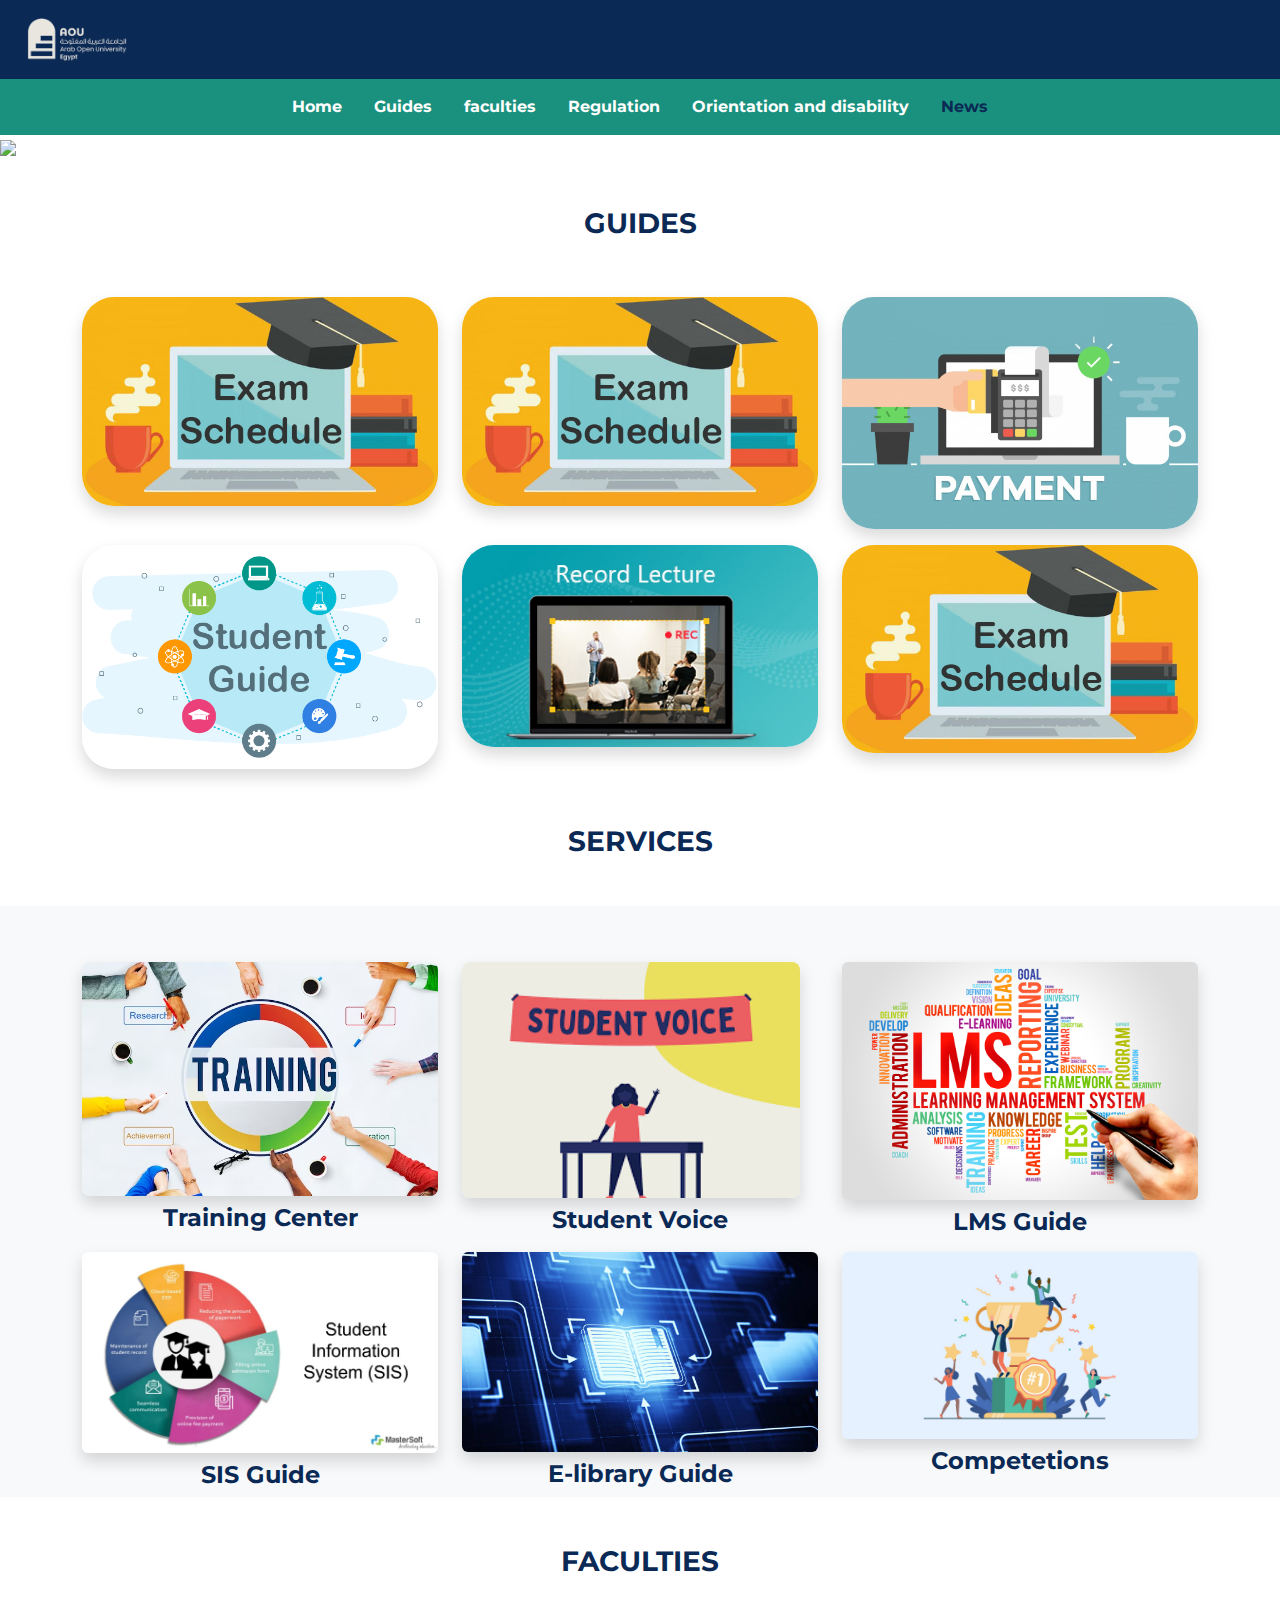
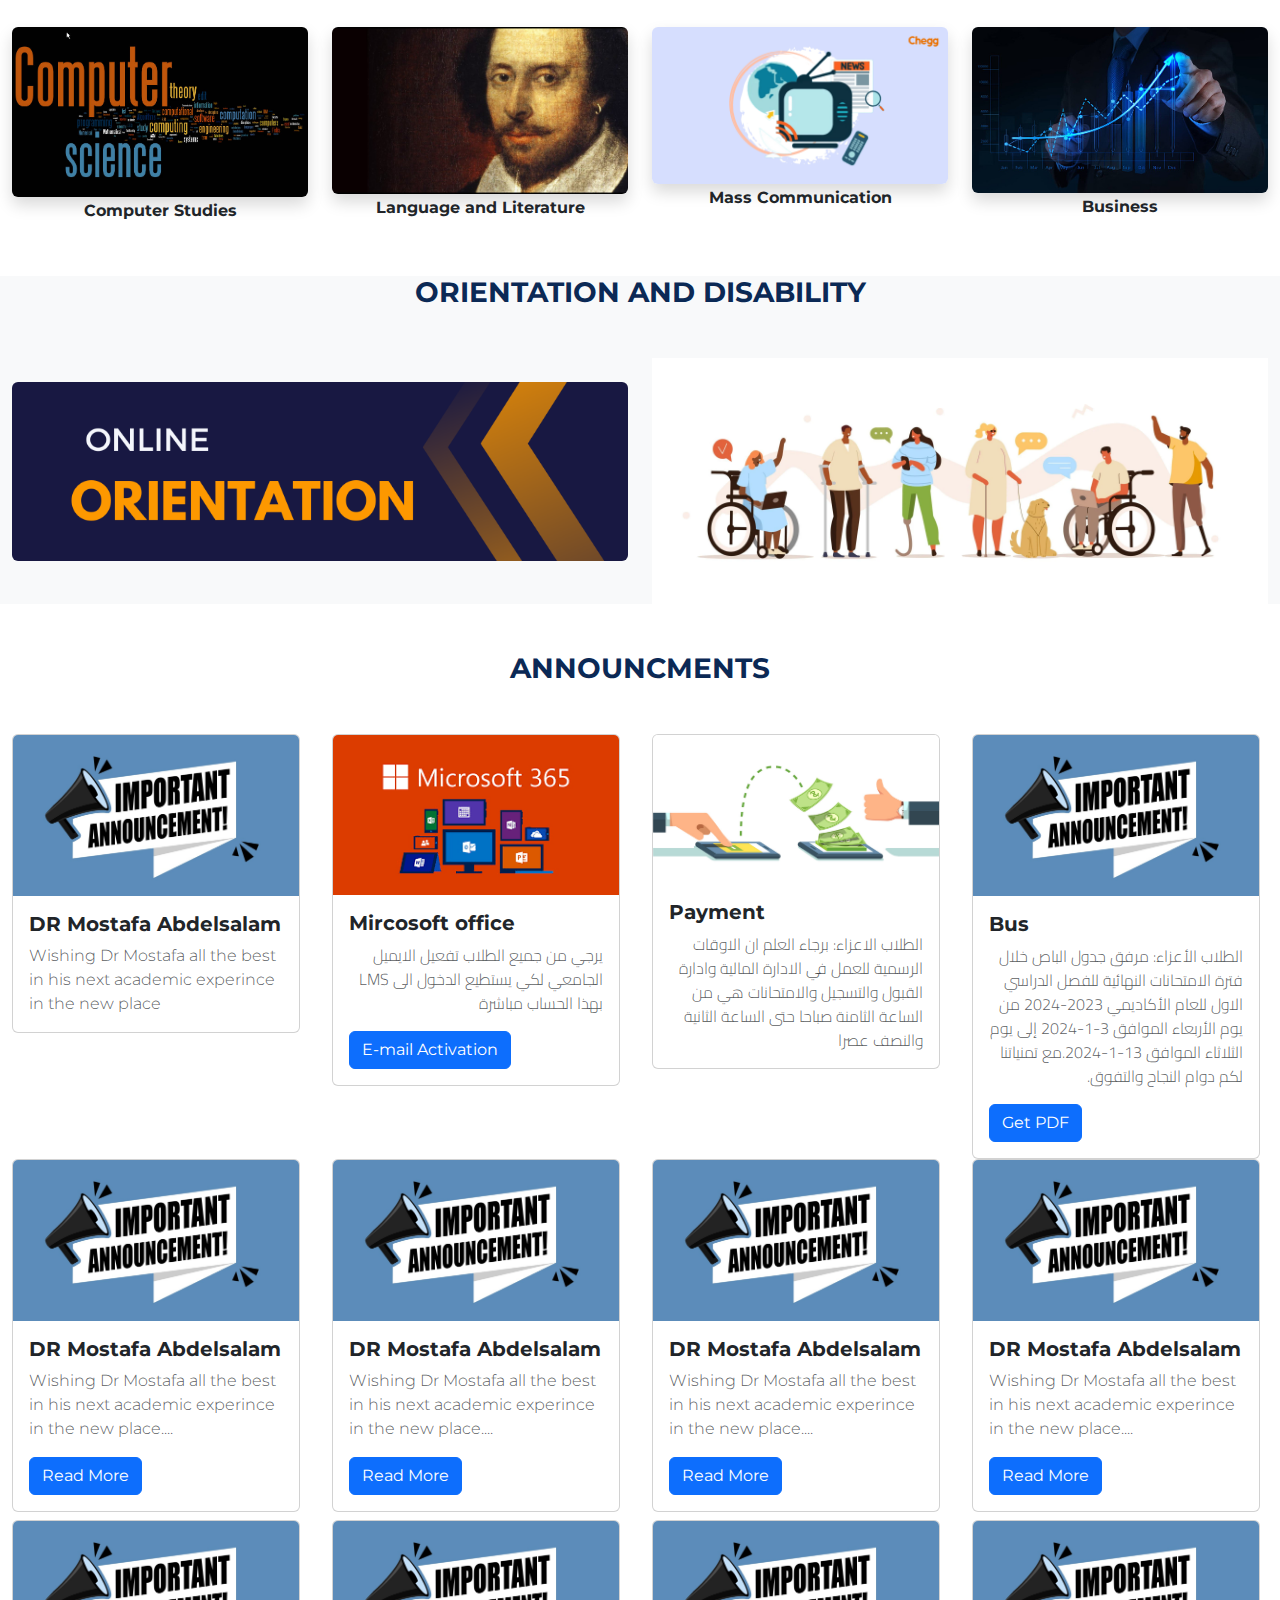
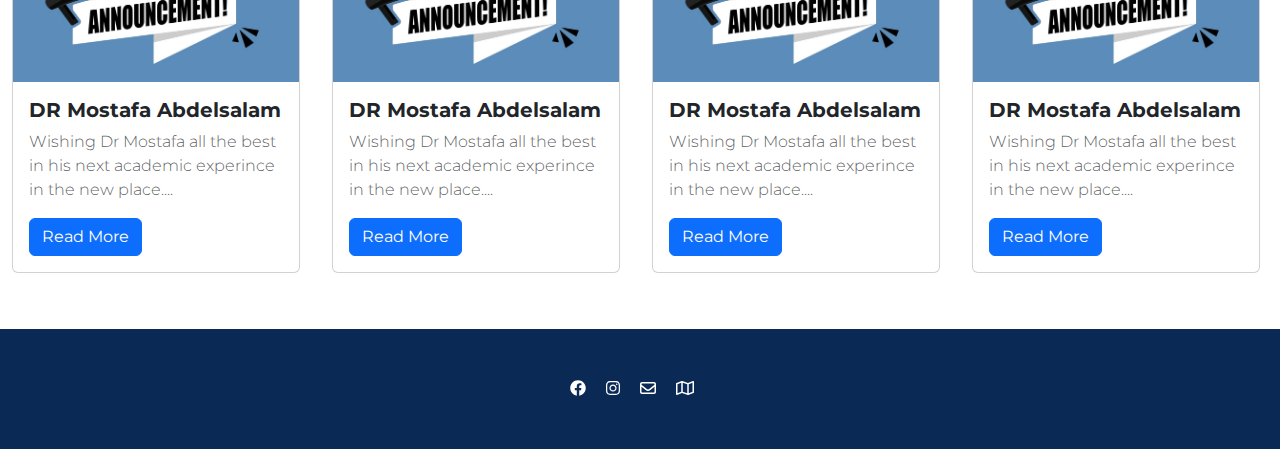
==== index.html @ 975403e9 "initial commit" ====
<!DOCTYPE html>
<html lang="en" dir="ltr" >
    <head>
        <link href="css/bootstrap.min.css" rel="stylesheet">
        <link href="css/all.min.css" rel="stylesheet">
        <link href="css/index-style.css" rel="stylesheet">
        <meta name="viewport" content="width=device-width, initial-scale=1.0">
    </head>
    <body>

      <section id="Navbar">
        <nav class="navbar navbar-expand-lg">
            <div class="container-fluid ">
              
              <img src="Assets/logo-footer (1).png" class="logo">
             
              
               
          </div>
        </nav>
            
        </section>
       

          <ul class="nav justify-content-center  fw-bolder p-2">
           
            
            <li class="nav-item  ">
              <a class="nav-link active text-white" aria-current="page" href="#"> Home</a>
            </li>
            <li class="nav-item  ">
              <a class="nav-link text-white" href="#">Guides</a>
            </li>
            <li class="nav-item  ">
              <a class="nav-link text-white" href="#">faculties</a>
            </li>
            <li class="nav-item  ">
              <a class="nav-link text-white" >Regulation</a>
            </li>
            <li class="nav-item  ">
                <a class="nav-link  text-white" aria-current="page" href="#">Orientation
                  and disability</a>
              </li>
              <li class="nav-item  ">
                <a class="nav-link new " href="#">News</a>
              </li>
             
              
          </ul>

          <!-- =============== -->
          <section>
            <img src="Assets/v2-01.gif" class="w-100 ">
          </section>
          
          

          <!-- guides -->
          <section class="my-5 Guides" id="Guides">
            <h3 class="text-center  fw-bolder my-5 new">GUIDES</h3>
            <div class="container">
                <div class="row">
                    <div class="col-lg-4 col-md-6 col-sm-12 my-2" >
                    <div>
                        <img src="Assets/exam Schedule (1).png" class="w-100 shadow rounded-5">
                    </div>

                    </div>
                    <div class="col-lg-4 col-md-6 col-sm-12 my-2" >
                        <div>
                            <img src="Assets/exam Schedule (1).png" class="w-100 shadow rounded-5">
                        </div>
    
                        </div>
                        <div class="col-lg-4 col-md-6 col-sm-12 my-2" >
                            <div>
                                <img src="Assets/online payment.png" class="w-100 shadow rounded-5">
                            </div>
        
                            </div>
                            <div class="col-lg-4 col-md-6 col-sm-12 my-2" >
                                <div>
                                    <img src="Assets/Student Guide (2).png" class="w-100 shadow rounded-5 ">
                                </div>
            
                                </div>
                                <div class="col-lg-4 col-md-6 col-sm-12 my-2" >
                                    <div class="rounded-2">
                                        <img src="Assets/record-lectures-s-1200x681 (1).jpg" class="w-100 rounded-5 shadow">
                                    </div>
                
                                    </div>
                                    <div class="col-lg-4 col-md-6 col-sm-12 my-2" >
                                        <div>
                                            <img src="Assets/exam Schedule (1).png" class="w-100 shadow rounded-5">
                                        </div>
                    
                                        </div>

                </div>
            </div>



          </section>

          <!-- categories -->
          <h3 class="text-center new my-5 fw-bold">SERVICES</h3>
          <section class="bg-body-tertiary my-3 services " id="services">
           
            <div class="container">
                <div class="row">
                    <div class="col-lg-4 col-md-6 col-sm-12 mt-5">
                        <div>
                            <img src="Assets/development-knowledge-study-education-concept_53876-144838.avif" class="w-100 my-2 rounded-3 shadow">
                            <h2 class="m-auto fw-bold text-center fs-4 new">Training Center</h2>
                        </div>
                    </div>
                    <div class="col-lg-4 col-md-6 col-sm-12 mt-5">
                        <div>
                            <img src="Assets/download.png" class="pic my-2 rounded-3 shadow">
                            <h2 class="text-center fw-bold fs-4 new">Student Voice</h2>
                        </div>
                    </div>
                    <div class="col-lg-4 col-md-6 col-sm-12 mt-5">
                        <div>
                            <img src="Assets/choose-LMS-1.jpg" class="w-100 my-2 rounded-2 shadow">
                            <h2 class="fw-bold text-center fs-4 new">LMS Guide</h2>
                        </div>
                    </div>
                    <div class="col-lg-4 col-md-6 col-sm-12 ">
                        <div>
                            <img src="Assets/page_1.webp" class="w-100 my-2 rounded-2 shadow">
                            <h2 class="text-center fw-bold fs-4 new">SIS Guide</h2>
                        </div>
                    </div>
                    <div class="col-lg-4 col-md-6 col-sm-12">
                        <div>
                            <img src="Assets/istockphoto-1363779378-612x612.jpg" class="w-100 my-2 rounded-2 shadow">
                            <h2 class="text-center fw-bold fs-4 new"> E-library Guide</h2>
                        </div>
                    </div>
                    <div class="col-lg-4 col-md-6 col-sm-12">
                        <div>
                            <img src="Assets/Daniel-Thomas-staff-room-winning-succeed-competition-feat.jpg" class=" my-2 rounded-2 shadow w-100 ">
                            <h2 class="text-center fw-bold fs-4 new">Competetions</h2>
                        </div>
                    </div>
                    
                </div>

            </div>
          </section>


          <!-- faculty -->

          <h3 class="fw-bold new text-center my-5" id="faculties">FACULTIES</h3>
          <section >
            
            <div class="container-fluid">
              <div class="row">
                <div class="col-lg-3 col-md-6 col-sm-12">
                  <div>
                    <img src="Assets/Computer-Science.2-527d3ea6.jpg" class="w-100 rounded-2 shadow ">
                    <h3 class="fw-bold fs-6 text-center mt-1">Computer Studies </h3>
                  </div>

                </div>
                <div class="col-lg-3 col-md-6 col-sm-12">
                  <div>
                    <img src="Assets/maxresdefault.jpg" class="w-100 rounded-2 shadow ">
                    <h3 class="fw-bold fs-6 text-center mt-1">Language and Literature </h3>
                  </div>

                </div>
                <div class="col-lg-3 col-md-6 col-sm-12">
                  <div>
                    <img src="Assets/Mass-Communication-Courses-and-Careers.webp" class="w-100 rounded-2 shadow ">
                    <h3 class="fw-bold fs-6 text-center mt-1">Mass Communication  </h3>
                  </div>

                </div>
                <div class="col-lg-3 col-md-6 col-sm-12">
                  <div>
                    <img src="Assets/pngtree-a-professionals-productivity-handson-with-the-latest-modern-computer-and-business-solutions-photo-image_32277816.jpg" class="w-100 rounded-2 shadow ">
                    <h3 class="fw-bold fs-6 text-center mt-1"> Business </h3>
                  </div>

                </div>

              </div>
            </div>


          </section>

          <!-- section -->
          <section class="mt-5 bg-body-tertiary">
            <h3 class="new bg-body-tertiary fw-bold text-center my-5">ORIENTATION AND DISABILITY</h3> <div class="container-fluid ">
            <div class="row">
              <div class="col-lg-6 col-md-6 col-sm-6 mt-4 ">
              <div>
                <img src="Assets/Orientation.png" class="w-100 rounded-2">
                
              </div>

              </div>
              <div class="col-lg-6 col-md-6 col-sm-6 ">
                <div>
                  <img src="Assets/AdobeStock_389658672-scaled.webp" class="w-100">
                </div>
  
                </div>
            </div>

          </div></section>

          <!-- announcements -->
           <h3 class="text-center new my-5 fw-bold">ANNOUNCMENTS</h3>
          <section id="Announcments">
            <div class="container-fluid">
              <div class="row">
                <div class="col-lg-3 col-md-4 col-sm-6">
                  <div class="card" style="width: 18rem;">
                    <img src="Assets/download (1).jpeg" class="card-img-top " alt="announcements">
                    <div class="card-body">
                      <h5 class="card-title fw-bold">DR Mostafa Abdelsalam</h5>
                      <p class="card-text lead text-muted fs-6"> Wishing Dr Mostafa all the best in his next academic experince in the new place</p>
                      
                    </div>
                  </div>
                </div>
                <div class="col-lg-3 col-md-4 col-sm-6">
                  <div class="card" style="width: 18rem;">
                    <img src="Assets/micro download (1).png" class="card-img-top  " alt="announcements">
                    <div class="card-body">
                      <h5 class="card-title fw-bold">Mircosoft office </h5>
                      <p class="card-text lead text-muted fs-6 arabic"> يرجي من جميع الطلاب تفعيل الايميل الجامعي لكي    يستطيع الدخول الى LMS بهذا الحساب مباشرة</p>
                      <a href="#" class="btn btn-primary  ">E-mail Activation</a>
                    </div>
                  </div>
                </div>
                <div class="col-lg-3 col-md-4 col-sm-6">
                  <div class="card" style="width: 18rem;">
                    <img src="Assets/payment-gateway-integration.jpg" class="card-img-top " alt="announcements">
                    <div class="card-body">
                      <h5 class="card-title fw-bold">Payment</h5>
                      <p class="card-text lead text-muted fs-6 arabic"> الطلاب الاعزاء: 
                        برجاء العلم ان الاوقات الرسمية للعمل في الادارة المالية وادارة القبول والتسجيل والامتحانات هي من الساعة الثامنة صباحا حتى الساعة الثانية والنصف عصرا</p>
                      
                    </div>
                  </div>
                </div>
                <div class="col-lg-3 col-md-4 col-sm-6">
                  <div class="card" style="width: 18rem;">
                    <img src="Assets/download (1).jpeg" class="card-img-top " alt="announcements">
                    <div class="card-body">
                      <h5 class="card-title fw-bold">Bus</h5>
                      <p class="card-text lead text-muted fs-6 arabic">

                        الطلاب الأعزاء:
                        مرفق جدول الباص خلال فترة الامتحانات النهائية للفصل الدراسي الاول للعام الأكاديمي 2023-2024 من يوم الأربعاء الموافق 3-1-2024 إلى يوم الثلاثاء الموافق 13-1-2024.
                        ​مع تمنياتنا لكم دوام النجاح والتفوق.
                        </p>
                      <a href="Assets/BUS_EXAM-2.pdf" class="btn btn-primary">Get PDF</a>
                    </div>
                  </div>
                </div>
                <div class="col-lg-3 col-md-4 col-sm-6">
                  <div class="card" style="width: 18rem;">
                    <img src="Assets/download (1).jpeg" class="card-img-top " alt="announcements">
                    <div class="card-body">
                      <h5 class="card-title fw-bold">DR Mostafa Abdelsalam</h5>
                      <p class="card-text lead text-muted fs-6"> Wishing Dr Mostafa all the best in his next academic experince in the new place....</p>
                      <a href="#" class="btn btn-primary">Read More</a>
                    </div>
                  </div>
                </div>
                <div class="col-lg-3 col-md-4 col-sm-6">
                  <div class="card" style="width: 18rem;">
                    <img src="Assets/download (1).jpeg" class="card-img-top " alt="announcements">
                    <div class="card-body">
                      <h5 class="card-title fw-bold">DR Mostafa Abdelsalam</h5>
                      <p class="card-text lead text-muted fs-6"> Wishing Dr Mostafa all the best in his next academic experince in the new place....</p>
                      <a href="#" class="btn btn-primary">Read More</a>
                    </div>
                  </div>
                </div>
                <div class="col-lg-3 col-md-4 col-sm-6 mb-2">
                  <div class="card" style="width: 18rem;">
                    <img src="Assets/download (1).jpeg" class="card-img-top " alt="announcements">
                    <div class="card-body">
                      <h5 class="card-title fw-bold">DR Mostafa Abdelsalam</h5>
                      <p class="card-text lead text-muted fs-6"> Wishing Dr Mostafa all the best in his next academic experince in the new place....</p>
                      <a href="#" class="btn btn-primary">Read More</a>
                    </div>
                  </div>
                </div>
                <div class="col-lg-3 col-md-4 col-sm-6 mb-2">
                  <div class="card" style="width: 18rem;">
                    <img src="Assets/download (1).jpeg" class="card-img-top " alt="announcements">
                    <div class="card-body">
                      <h5 class="card-title fw-bold">DR Mostafa Abdelsalam</h5>
                      <p class="card-text lead text-muted fs-6"> Wishing Dr Mostafa all the best in his next academic experince in the new place....</p>
                      <a href="#" class="btn btn-primary">Read More</a>
                    </div>
                  </div>
                </div>
                <div class="col-lg-3 col-md-4 col-sm-6 mb-2">
                  <div class="card" style="width: 18rem;">
                    <img src="Assets/download (1).jpeg" class="card-img-top " alt="announcements">
                    <div class="card-body">
                      <h5 class="card-title fw-bold">DR Mostafa Abdelsalam</h5>
                      <p class="card-text lead text-muted fs-6"> Wishing Dr Mostafa all the best in his next academic experince in the new place....</p>
                      <a href="#" class="btn btn-primary">Read More</a>
                    </div>
                  </div>
                </div>
                <div class="col-lg-3 col-md-4 col-sm-6 mb-2">
                  <div class="card" style="width: 18rem;">
                    <img src="Assets/download (1).jpeg" class="card-img-top " alt="announcements">
                    <div class="card-body">
                      <h5 class="card-title fw-bold">DR Mostafa Abdelsalam</h5>
                      <p class="card-text lead text-muted fs-6"> Wishing Dr Mostafa all the best in his next academic experince in the new place....</p>
                      <a href="#" class="btn btn-primary">Read More</a>
                    </div>
                  </div>
                </div>
                <div class="col-lg-3 col-md-4 col-sm-6 mb-2">
                  <div class="card" style="width: 18rem;">
                    <img src="Assets/download (1).jpeg" class="card-img-top " alt="announcements">
                    <div class="card-body">
                      <h5 class="card-title fw-bold">DR Mostafa Abdelsalam</h5>
                      <p class="card-text lead text-muted fs-6"> Wishing Dr Mostafa all the best in his next academic experince in the new place....</p>
                      <a href="#" class="btn btn-primary">Read More</a>
                    </div>
                  </div>
                </div>
                <div class="col-lg-3 col-md-4 col-sm-6 mb-2">
                  <div class="card" style="width: 18rem;">
                    <img src="Assets/download (1).jpeg" class="card-img-top " alt="announcements">
                    <div class="card-body">
                      <h5 class="card-title fw-bold">DR Mostafa Abdelsalam</h5>
                      <p class="card-text lead text-muted fs-6"> Wishing Dr Mostafa all the best in his next academic experince in the new place....</p>
                      <a href="#" class="btn btn-primary">Read More</a>
                    </div>
                  </div>
                </div>  

                
                

              </div>


            </div>          
          </section>

          <!-- footer -->

          <footer class="navbar mt-5 p-5">
            
            <div class="text-center m-auto text-white"><i class="fa-brands fa-facebook me-3"></i>
              <i class="fa-brands fa-instagram me-3"></i>
              <i class="fa-regular fa-envelope me-3"></i>
              <i class="fa-regular fa-map me-3"></i></div>
              
              

            
          </footer>

         
          




          


        <script src="js/bootstrap.bundle.min.js"></script>
        <script src="js/all.min.js"></script>
    </body>



   
</html>
---- css/index-style.css ----
@import url('https://fonts.googleapis.com/css2?family=Montserrat&display=swap');
  
  @import url('https://fonts.googleapis.com/css2?family=Cairo:wght@300&display=swap');



*{
    font-family: 'Montserrat', sans-serif;
}
.arabic{
    font-family: 'Cairo', sans-serif;
    direction: rtl;
}


.background{
    background: linear-gradient(rgba(0,0,0,0.5) 0% 100%) , url(../Assets/collage\ KSP_5709.jpg)
;
height: 100vh;
background-size: cover;
background-repeat: no-repeat;
background-position: center;





}
.frame{
    background: linear-gradient(rgba(0,0,0,0.5) 0% 100%) 
    ;
    border-radius: 20px ;
    color: white;
   
}
.navbar-brand{
    background-color: #0B2955;
}
.navbar{
    background-color: #0B2955;
    
}
.fonts{
    font-size: 20px;
}
.pic{
    width: 95%;
}
.pic2{
    width: 107%;
}
.services img{
    cursor: pointer;
}
.Guides img{
    cursor: pointer;
}
.fa-instagram  {
    cursor: pointer;
}
.fa-envelope{
    cursor: pointer;
}
.fa-map{
    cursor: pointer;
}
.fa-facebook{
    cursor: pointer;
}
/* .faculty{
    background: linear-gradient(rgba(0, 0, 0, 0.8) 0% 100%) , url(../Assets/collage\ KSP_5709.jpg);
    
background-size: cover;
background-repeat: no-repeat;
background-position: center;
    
} */
.logo{
    width: 100px;
    
    margin-left: 15px ;
    padding: 10px 0px;
}
.nav{
    background-color: #1A917E;
    
}
.new{
    color: #0B2955;
}
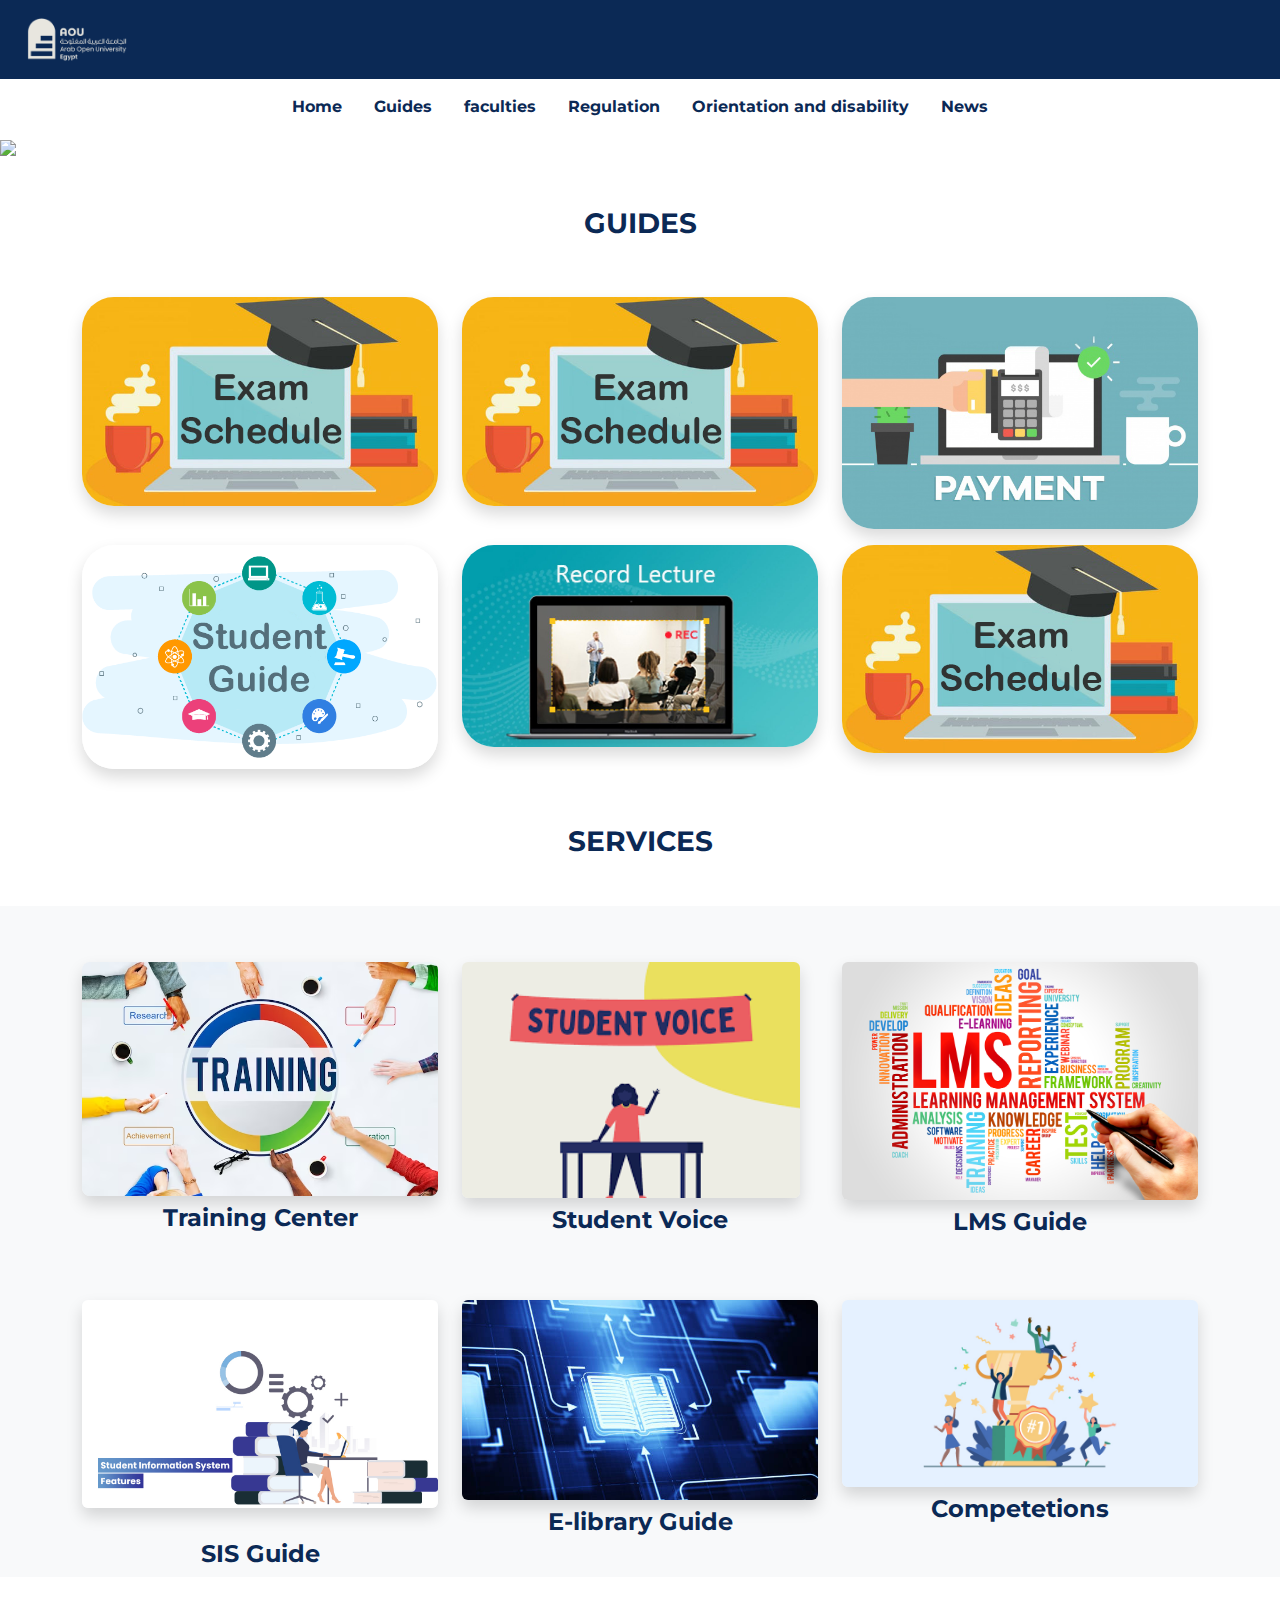
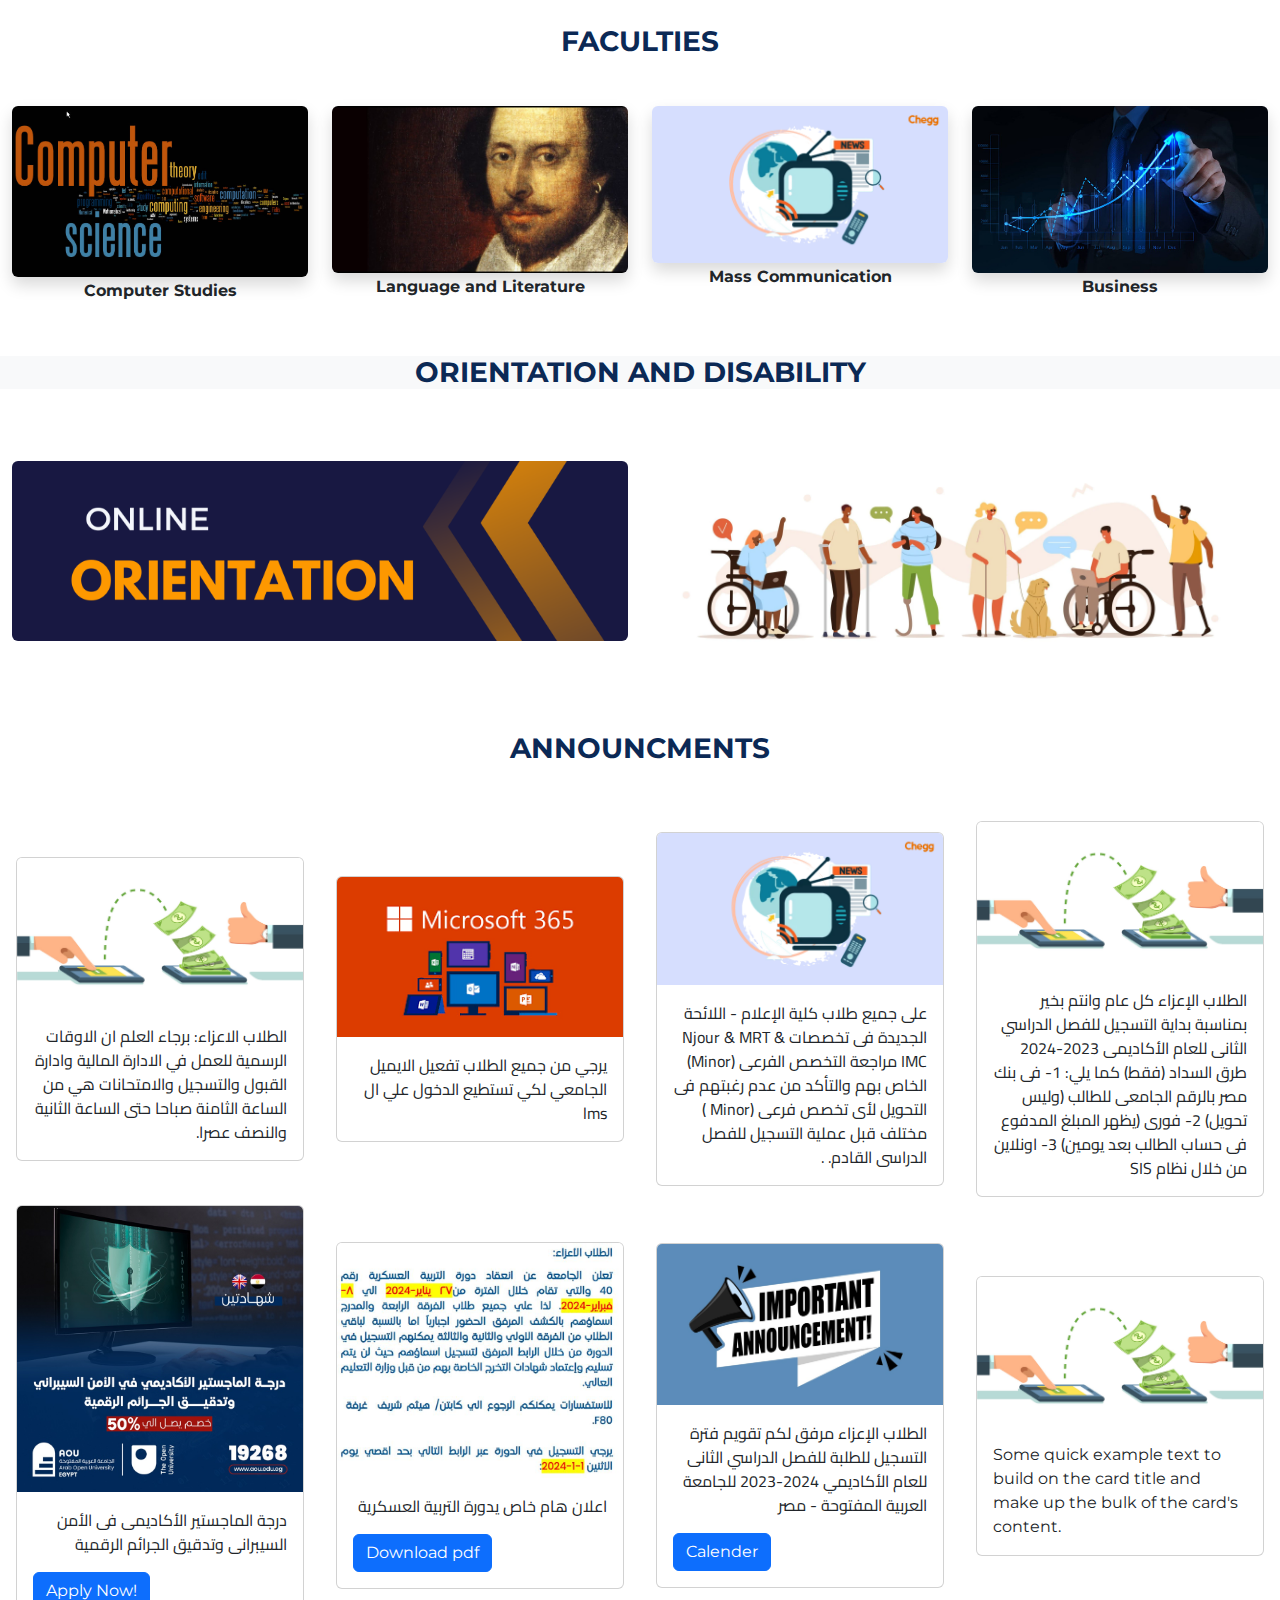
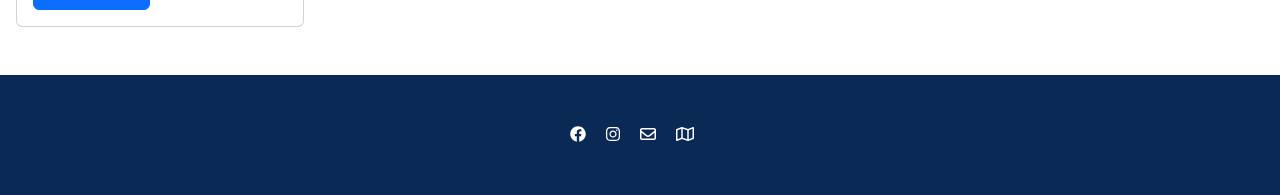
==== commit f7c45c19: "sec commit" ====
--- a/index.html
+++ b/index.html
@@ -26,19 +26,19 @@
            
             
             <li class="nav-item  ">
-              <a class="nav-link active text-white" aria-current="page" href="#"> Home</a>
+              <a class="nav-link active new" aria-current="page" href="#"> Home</a>
             </li>
             <li class="nav-item  ">
-              <a class="nav-link text-white" href="#">Guides</a>
+              <a class="nav-link new" href="#">Guides</a>
             </li>
             <li class="nav-item  ">
-              <a class="nav-link text-white" href="#">faculties</a>
+              <a class="nav-link new" href="#">faculties</a>
             </li>
             <li class="nav-item  ">
-              <a class="nav-link text-white" >Regulation</a>
+              <a class="nav-link new" >Regulation</a>
             </li>
             <li class="nav-item  ">
-                <a class="nav-link  text-white" aria-current="page" href="#">Orientation
+                <a class="nav-link  new" aria-current="page" href="#">Orientation
                   and disability</a>
               </li>
               <li class="nav-item  ">
@@ -118,7 +118,7 @@
                     </div>
                     <div class="col-lg-4 col-md-6 col-sm-12 mt-5">
                         <div>
-                            <img src="Assets/download.png" class="pic my-2 rounded-3 shadow">
+                            <img src="Assets/download.png" class="pic my-2 rounded-2 shadow">
                             <h2 class="text-center fw-bold fs-4 new">Student Voice</h2>
                         </div>
                     </div>
@@ -128,19 +128,19 @@
                             <h2 class="fw-bold text-center fs-4 new">LMS Guide</h2>
                         </div>
                     </div>
-                    <div class="col-lg-4 col-md-6 col-sm-12 ">
-                        <div>
-                            <img src="Assets/page_1.webp" class="w-100 my-2 rounded-2 shadow">
-                            <h2 class="text-center fw-bold fs-4 new">SIS Guide</h2>
-                        </div>
-                    </div>
-                    <div class="col-lg-4 col-md-6 col-sm-12">
+                    <div class="col-lg-4 col-md-6 col-sm-12 mt-5 ">
+                        <div >
+                            <img src="Assets/Student-Information-System.jpg" class="w-100 my-2  rounded-2 shadow">
+                            <h2 class="text-center fw-bold fs-4 new mt-4">SIS Guide</h2>
+                        </div>
+                    </div>
+                    <div class="col-lg-4 col-md-6 col-sm-12 mt-5">
                         <div>
                             <img src="Assets/istockphoto-1363779378-612x612.jpg" class="w-100 my-2 rounded-2 shadow">
                             <h2 class="text-center fw-bold fs-4 new"> E-library Guide</h2>
                         </div>
                     </div>
-                    <div class="col-lg-4 col-md-6 col-sm-12">
+                    <div class="col-lg-4 col-md-6 col-sm-12 mt-5">
                         <div>
                             <img src="Assets/Daniel-Thomas-staff-room-winning-succeed-competition-feat.jpg" class=" my-2 rounded-2 shadow w-100 ">
                             <h2 class="text-center fw-bold fs-4 new">Competetions</h2>
@@ -196,7 +196,7 @@
           </section>
 
           <!-- section -->
-          <section class="mt-5 bg-body-tertiary">
+          <section class="mt-5">
             <h3 class="new bg-body-tertiary fw-bold text-center my-5">ORIENTATION AND DISABILITY</h3> <div class="container-fluid ">
             <div class="row">
               <div class="col-lg-6 col-md-6 col-sm-6 mt-4 ">
@@ -208,7 +208,7 @@
               </div>
               <div class="col-lg-6 col-md-6 col-sm-6 ">
                 <div>
-                  <img src="Assets/AdobeStock_389658672-scaled.webp" class="w-100">
+                  <img src="Assets/AdobeStock_389658672-scaled.webp" class="w-100 rounded-2">
                 </div>
   
                 </div>
@@ -218,143 +218,150 @@
 
           <!-- announcements -->
            <h3 class="text-center new my-5 fw-bold">ANNOUNCMENTS</h3>
-          <section id="Announcments">
+          <section >
             <div class="container-fluid">
               <div class="row">
-                <div class="col-lg-3 col-md-4 col-sm-6">
+                <div class="col-lg-3 col-md-6 col-sm-12 d-flex justify-content-center align-items-center mt-2">
+                  <div>
+                    <div class="col-lg-4 col-md-6 col-sm-12">
+                      <div class="card" style="width: 18rem;">
+                        <img src="Assets/payment-gateway-integration.jpg" class="card-img-top" alt="...">
+                        <div class="card-body">
+                          <p class="card-text arabic">
+                            الطلاب الاعزاء: 
+                            برجاء العلم ان الاوقات الرسمية للعمل في الادارة المالية وادارة القبول والتسجيل والامتحانات هي من الساعة الثامنة صباحا حتى الساعة الثانية والنصف عصرا.</p>
+                        </div>
+                      </div>
+    
+                    </div>
+                  </div>
+                  
+
+                </div>
+                <div class="col-lg-3 col-md-6 col-sm-12 d-flex justify-content-center align-items-center mt-2">
+                  <div>
+                    <div class="col-lg-4 col-md-6 col-sm-12">
+                      <div class="card" style="width: 18rem;">
+                        <img src="Assets/micro download (1).png" class="card-img-top" alt="...">
+                        <div class="card-body">
+                          <p class="card-text arabic "> يرجي من جميع الطلاب تفعيل الايميل الجامعي لكي تستطيع الدخول علي ال lms</p>
+                        </div>
+                      </div>
+    
+                    </div>
+                  </div>
+                  
+
+                </div>
+                <div class="col-lg-3 col-md-6 col-sm-12 d-flex justify-content-center align-items-center mt-2">
+                  <div>
+                    <div class="col-lg-4 col-md-6 col-sm-12">
+                      <div class="card" style="width: 18rem;">
+                        <img src="Assets/Mass-Communication-Courses-and-Careers.webp" class="card-img-top" alt="...">
+                        <div class="card-body">
+                          <p class="card-text arabic">
+                            على جميع طلاب كلية الإعلام - اللائحة الجديدة فى تخصصات Njour & MRT & IMC  مراجعة التخصص الفرعى (Minor) الخاص بهم  والتأكد من عدم رغبتهم فى التحويل لأى تخصص فرعى (Minor ) مختلف قبل عملية التسجيل للفصل الدراسى القادم.
+                            
+                            .</p>
+                        </div>
+                      </div>
+    
+                    </div>
+                  </div>
+                  
+
+                </div>
+                <div class="col-lg-3 col-md-6 col-sm-12 d-flex justify-content-center align-items-center mt-2">
+                  <div>
+                    <div class="col-lg-4 col-md-6 col-sm-12">
+                      <div class="card" style="width: 18rem;">
+                        <img src="Assets/payment-gateway-integration.jpg" class="card-img-top" alt="...">
+                        <div class="card-body">
+                          <p class="card-text arabic">
+                            الطلاب الإعزاء كل عام وانتم بخير بمناسبة بداية التسجيل للفصل الدراسي الثانى للعام الأكاديمى 2023-2024
+                            طرق السداد (فقط) كما يلي: 
+                               1- فى بنك مصر بالرقم الجامعى للطالب (وليس تحويل)
+                               2- فورى (يظهر المبلغ المدفوع فى حساب الطالب بعد يومين)
+                               3- اونلاين من خلال نظام SIS 
+                            
+                            </p>
+                        </div>
+                      </div>
+    
+                    </div>
+                  </div>
+                  
+
+                </div>
+                <div class="col-lg-3 col-md-6 col-sm-12 d-flex justify-content-center align-items-center mt-2">
+                  <div>
+                    <div class="col-lg-4 col-md-6 col-sm-12">
+                      <div class="card" style="width: 18rem;">
+                        <img src="Assets/8.jpg" class="card-img-top" alt="...">
+                        <div class="card-body">
+                          <p class="card-text arabic">درجة الماجستير الأكاديمى فى الأمن السيبرانى وتدقيق الجرائم الرقمية</p>
+                          <button class="btn btn-primary text-white"> Apply Now!</button>
+                        </div>
+                      </div>
+    
+                    </div>
+                  </div>
+                  
+
+                </div>
+                <div class="col-lg-3 col-md-6 col-sm-12 d-flex justify-content-center align-items-center mt-2">
+                  <div>
+                    <div class="col-lg-4 col-md-6 col-sm-12">
+                      <div class="card" style="width: 18rem;">
+                        <img src="Assets/Military 40.JPG" class="card-img-top" alt="...">
+                        <div class="card-body">
+                          <p class="card-text arabic">اعلان هام خاص يدورة التربية العسكرية</p>
+                          <button class="btn btn-primary text-white"> Download pdf</button>
+                        </div>
+                      </div>
+    
+                    </div>
+                  </div>
+                  
+
+                </div>
+                <div class="col-lg-3 col-md-6 col-sm-12 d-flex justify-content-center align-items-center mt-2">
+                  <div>
+                    <div class="col-lg-4 col-md-6 col-sm-12">
+                      <div class="card" style="width: 18rem;">
+                        <img src="Assets/download (1).jpeg" class="card-img-top" alt="...">
+                        <div class="card-body">
+                          <p class="card-text arabic">الطلاب الإعزاء مرفق لكم تقويم فترة التسجيل للطلبة للفصل الدراسي الثانى ​للعام 
+                            الأكاديمي 2024-2023 للجامعة العربية المفتوحة  - مصر</p>
+                            <button class="btn btn-primary text-white" href="https://www.aou.edu.eg/admission/Pages/Registration-Calendar.aspx" >Calender</button>
+                        </div>
+                      </div>
+    
+                    </div>
+                  </div>
+                  
+
+                </div><div class="col-lg-3 col-md-6 col-sm-12 d-flex justify-content-center align-items-center mt-2">
                   <div class="card" style="width: 18rem;">
-                    <img src="Assets/download (1).jpeg" class="card-img-top " alt="announcements">
+                    <img src="Assets/payment-gateway-integration.jpg" class="card-img-top" alt="...">
                     <div class="card-body">
-                      <h5 class="card-title fw-bold">DR Mostafa Abdelsalam</h5>
-                      <p class="card-text lead text-muted fs-6"> Wishing Dr Mostafa all the best in his next academic experince in the new place</p>
-                      
-                    </div>
-                  </div>
-                </div>
-                <div class="col-lg-3 col-md-4 col-sm-6">
-                  <div class="card" style="width: 18rem;">
-                    <img src="Assets/micro download (1).png" class="card-img-top  " alt="announcements">
-                    <div class="card-body">
-                      <h5 class="card-title fw-bold">Mircosoft office </h5>
-                      <p class="card-text lead text-muted fs-6 arabic"> يرجي من جميع الطلاب تفعيل الايميل الجامعي لكي    يستطيع الدخول الى LMS بهذا الحساب مباشرة</p>
-                      <a href="#" class="btn btn-primary  ">E-mail Activation</a>
-                    </div>
-                  </div>
-                </div>
-                <div class="col-lg-3 col-md-4 col-sm-6">
-                  <div class="card" style="width: 18rem;">
-                    <img src="Assets/payment-gateway-integration.jpg" class="card-img-top " alt="announcements">
-                    <div class="card-body">
-                      <h5 class="card-title fw-bold">Payment</h5>
-                      <p class="card-text lead text-muted fs-6 arabic"> الطلاب الاعزاء: 
-                        برجاء العلم ان الاوقات الرسمية للعمل في الادارة المالية وادارة القبول والتسجيل والامتحانات هي من الساعة الثامنة صباحا حتى الساعة الثانية والنصف عصرا</p>
-                      
-                    </div>
-                  </div>
-                </div>
-                <div class="col-lg-3 col-md-4 col-sm-6">
-                  <div class="card" style="width: 18rem;">
-                    <img src="Assets/download (1).jpeg" class="card-img-top " alt="announcements">
-                    <div class="card-body">
-                      <h5 class="card-title fw-bold">Bus</h5>
-                      <p class="card-text lead text-muted fs-6 arabic">
-
-                        الطلاب الأعزاء:
-                        مرفق جدول الباص خلال فترة الامتحانات النهائية للفصل الدراسي الاول للعام الأكاديمي 2023-2024 من يوم الأربعاء الموافق 3-1-2024 إلى يوم الثلاثاء الموافق 13-1-2024.
-                        ​مع تمنياتنا لكم دوام النجاح والتفوق.
-                        </p>
-                      <a href="Assets/BUS_EXAM-2.pdf" class="btn btn-primary">Get PDF</a>
-                    </div>
-                  </div>
-                </div>
-                <div class="col-lg-3 col-md-4 col-sm-6">
-                  <div class="card" style="width: 18rem;">
-                    <img src="Assets/download (1).jpeg" class="card-img-top " alt="announcements">
-                    <div class="card-body">
-                      <h5 class="card-title fw-bold">DR Mostafa Abdelsalam</h5>
-                      <p class="card-text lead text-muted fs-6"> Wishing Dr Mostafa all the best in his next academic experince in the new place....</p>
-                      <a href="#" class="btn btn-primary">Read More</a>
-                    </div>
-                  </div>
-                </div>
-                <div class="col-lg-3 col-md-4 col-sm-6">
-                  <div class="card" style="width: 18rem;">
-                    <img src="Assets/download (1).jpeg" class="card-img-top " alt="announcements">
-                    <div class="card-body">
-                      <h5 class="card-title fw-bold">DR Mostafa Abdelsalam</h5>
-                      <p class="card-text lead text-muted fs-6"> Wishing Dr Mostafa all the best in his next academic experince in the new place....</p>
-                      <a href="#" class="btn btn-primary">Read More</a>
-                    </div>
-                  </div>
-                </div>
-                <div class="col-lg-3 col-md-4 col-sm-6 mb-2">
-                  <div class="card" style="width: 18rem;">
-                    <img src="Assets/download (1).jpeg" class="card-img-top " alt="announcements">
-                    <div class="card-body">
-                      <h5 class="card-title fw-bold">DR Mostafa Abdelsalam</h5>
-                      <p class="card-text lead text-muted fs-6"> Wishing Dr Mostafa all the best in his next academic experince in the new place....</p>
-                      <a href="#" class="btn btn-primary">Read More</a>
-                    </div>
-                  </div>
-                </div>
-                <div class="col-lg-3 col-md-4 col-sm-6 mb-2">
-                  <div class="card" style="width: 18rem;">
-                    <img src="Assets/download (1).jpeg" class="card-img-top " alt="announcements">
-                    <div class="card-body">
-                      <h5 class="card-title fw-bold">DR Mostafa Abdelsalam</h5>
-                      <p class="card-text lead text-muted fs-6"> Wishing Dr Mostafa all the best in his next academic experince in the new place....</p>
-                      <a href="#" class="btn btn-primary">Read More</a>
-                    </div>
-                  </div>
-                </div>
-                <div class="col-lg-3 col-md-4 col-sm-6 mb-2">
-                  <div class="card" style="width: 18rem;">
-                    <img src="Assets/download (1).jpeg" class="card-img-top " alt="announcements">
-                    <div class="card-body">
-                      <h5 class="card-title fw-bold">DR Mostafa Abdelsalam</h5>
-                      <p class="card-text lead text-muted fs-6"> Wishing Dr Mostafa all the best in his next academic experince in the new place....</p>
-                      <a href="#" class="btn btn-primary">Read More</a>
-                    </div>
-                  </div>
-                </div>
-                <div class="col-lg-3 col-md-4 col-sm-6 mb-2">
-                  <div class="card" style="width: 18rem;">
-                    <img src="Assets/download (1).jpeg" class="card-img-top " alt="announcements">
-                    <div class="card-body">
-                      <h5 class="card-title fw-bold">DR Mostafa Abdelsalam</h5>
-                      <p class="card-text lead text-muted fs-6"> Wishing Dr Mostafa all the best in his next academic experince in the new place....</p>
-                      <a href="#" class="btn btn-primary">Read More</a>
-                    </div>
-                  </div>
-                </div>
-                <div class="col-lg-3 col-md-4 col-sm-6 mb-2">
-                  <div class="card" style="width: 18rem;">
-                    <img src="Assets/download (1).jpeg" class="card-img-top " alt="announcements">
-                    <div class="card-body">
-                      <h5 class="card-title fw-bold">DR Mostafa Abdelsalam</h5>
-                      <p class="card-text lead text-muted fs-6"> Wishing Dr Mostafa all the best in his next academic experince in the new place....</p>
-                      <a href="#" class="btn btn-primary">Read More</a>
-                    </div>
-                  </div>
-                </div>
-                <div class="col-lg-3 col-md-4 col-sm-6 mb-2">
-                  <div class="card" style="width: 18rem;">
-                    <img src="Assets/download (1).jpeg" class="card-img-top " alt="announcements">
-                    <div class="card-body">
-                      <h5 class="card-title fw-bold">DR Mostafa Abdelsalam</h5>
-                      <p class="card-text lead text-muted fs-6"> Wishing Dr Mostafa all the best in his next academic experince in the new place....</p>
-                      <a href="#" class="btn btn-primary">Read More</a>
-                    </div>
-                  </div>
-                </div>  
-
-                
-                
+                      <p class="card-text">Some quick example text to build on the card title and make up the bulk of the card's content.</p>
+                    </div>
+                  </div>
+                  <div>
+                    
+                  </div>
+                  
+
+                </div>
+                    
+                  </div>
+
+                </div>
 
               </div>
 
-
-            </div>          
+            </div>
           </section>
 
           <!-- footer -->
--- a/css/index-style.css
+++ b/css/index-style.css
@@ -27,6 +27,9 @@
 
 
 }
+*{margin: 0%;
+padding: 0%;
+box-sizing: border-box;}
 .frame{
     background: linear-gradient(rgba(0,0,0,0.5) 0% 100%) 
     ;
@@ -82,10 +85,10 @@
     margin-left: 15px ;
     padding: 10px 0px;
 }
-.nav{
-    background-color: #1A917E;
+/* .nav{
+    background-color: #0B2955;
     
-}
+} */
 .new{
     color: #0B2955;
 }